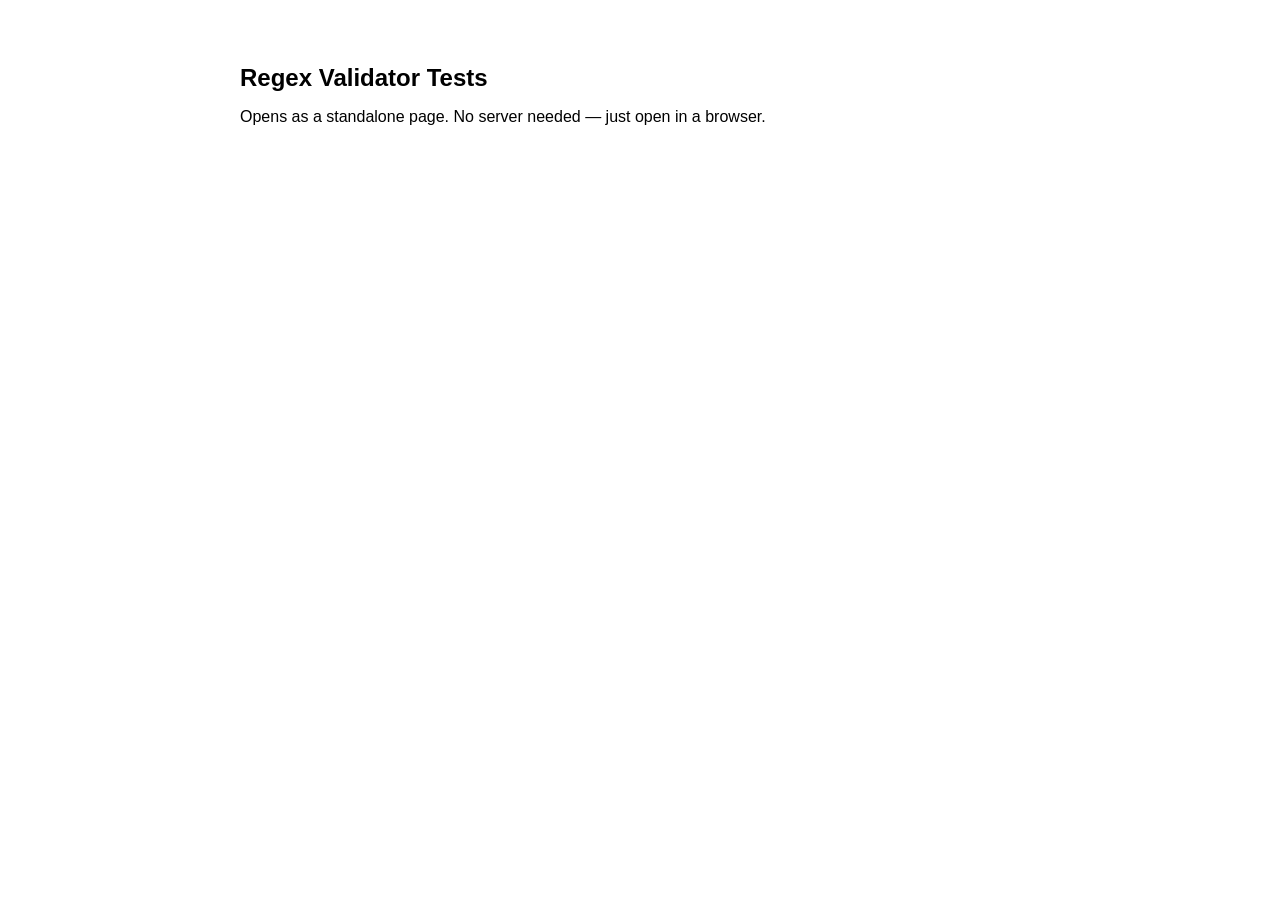
==== tests.html @ e7cb83e9 "all" ====
<!DOCTYPE html>
<html lang="en">
<head>
  <meta charset="UTF-8" />
  <meta name="viewport" content="width=device-width, initial-scale=1.0" />
  <title>Finance Tracker — Regex Tests</title>
  <style>
    body { font-family: sans-serif; max-width: 800px; margin: 2rem auto; padding: 1rem; }
    h1   { font-size: 1.5rem; margin-bottom: 0.5rem; }
    h2   { font-size: 1.1rem; margin: 1.5rem 0 0.5rem; border-bottom: 2px solid #e2e8f0; padding-bottom: 0.3rem; }
    .pass { color: #16a34a; font-weight: 600; }
    .fail { color: #dc2626; font-weight: 600; }
    table { width: 100%; border-collapse: collapse; font-size: 0.875rem; margin-bottom: 1rem; }
    th, td { padding: 0.5rem 0.75rem; text-align: left; border: 1px solid #e2e8f0; }
    th { background: #f8fafc; font-weight: 600; }
    #summary { margin-top: 1.5rem; padding: 1rem; border-radius: 8px; font-weight: 600; }
    .all-pass { background: #f0fdf4; color: #16a34a; }
    .has-fail  { background: #fef2f2; color: #dc2626; }
    code { background: #f1f5f9; padding: 1px 4px; border-radius: 3px; font-size: 0.8rem; }
  </style>
</head>
<body>

  <h1>Regex Validator Tests</h1>
  <p>Opens as a standalone page. No server needed — just open in a browser.</p>

  <div id="summary"></div>
  <div id="results"></div>

<script type="module">

  /* ============================================================
     Import validators from the scripts folder.
     Path is relative to this file which sits at the project root.
     ============================================================ */
  import {
    validateDescription,
    validateAmount,
    validateDate,
    validateCategory,
  } from './scripts/validators.js';


  /* ============================================================
     TEST CASES
     Each case: { input, expectValid, label }
     expectValid = true means we expect the validator to PASS.
     ============================================================ */

  const tests = {

    /* --- Description --- */
    'Description': [
      { input: 'Lunch at cafeteria',    expectValid: true,  label: 'Normal description' },
      { input: 'Coffee',                expectValid: true,  label: 'Single word' },
      { input: '',                      expectValid: false, label: 'Empty string' },
      { input: '   ',                   expectValid: false, label: 'Whitespace only' },
      { input: ' Lunch',                expectValid: false, label: 'Leading space' },
      { input: 'Lunch ',               expectValid: false, label: 'Trailing space' },
      { input: 'lunch lunch at cafe',   expectValid: false, label: 'Duplicate word (back-reference)' },
      { input: 'the the cafeteria',     expectValid: false, label: 'Duplicate word "the the"' },
      { input: 'Bus fare to town',      expectValid: true,  label: 'Multi-word, no duplicates' },
    ],

    /* --- Amount --- */
    'Amount': [
      { input: '12.50',   expectValid: true,  label: 'Standard amount with 2 decimals' },
      { input: '0.75',    expectValid: true,  label: 'Amount less than 1' },
      { input: '1500',    expectValid: true,  label: 'Whole number' },
      { input: '12.5',    expectValid: true,  label: 'One decimal place' },
      { input: '0',       expectValid: false, label: 'Zero is not valid' },
      { input: '0.00',    expectValid: false, label: 'Zero with decimals is not valid' },
      { input: '-5',      expectValid: false, label: 'Negative number' },
      { input: '12.555',  expectValid: false, label: 'Three decimal places' },
      { input: '00.50',   expectValid: false, label: 'Leading zero on whole part' },
      { input: 'abc',     expectValid: false, label: 'Non-numeric string' },
      { input: '',        expectValid: false, label: 'Empty string' },
      { input: '.50',     expectValid: false, label: 'No digit before decimal' },
    ],

    /* --- Date --- */
    'Date': [
      { input: '2025-09-29',  expectValid: true,  label: 'Valid date' },
      { input: '2025-01-01',  expectValid: true,  label: 'Start of year' },
      { input: '2025-12-31',  expectValid: true,  label: 'End of year' },
      { input: '29-09-2025',  expectValid: false, label: 'Wrong format DD-MM-YYYY' },
      { input: '2025/09/29',  expectValid: false, label: 'Slashes instead of hyphens' },
      { input: '2025-13-01',  expectValid: false, label: 'Month 13 does not exist' },
      { input: '2025-00-15',  expectValid: false, label: 'Month 00 does not exist' },
      { input: '2025-09-32',  expectValid: false, label: 'Day 32 does not exist' },
      { input: '2025-09-00',  expectValid: false, label: 'Day 00 does not exist' },
      { input: '',            expectValid: false, label: 'Empty string' },
      { input: '2025-9-29',   expectValid: false, label: 'Month not zero-padded' },
    ],

    /* --- Category --- */
    'Category': [
      { input: 'Food',          expectValid: true,  label: 'Single word' },
      { input: 'Bus Fare',      expectValid: true,  label: 'Two words with space' },
      { input: 'Self-Care',     expectValid: true,  label: 'Hyphenated category' },
      { input: '',              expectValid: false, label: 'Empty string' },
      { input: '123',           expectValid: false, label: 'Numbers only' },
      { input: 'Food!',         expectValid: false, label: 'Special character exclamation' },
      { input: ' Food',         expectValid: false, label: 'Leading space' },
      { input: 'Food ',         expectValid: false, label: 'Trailing space' },
      { input: '--Books',       expectValid: false, label: 'Leading hyphens' },
    ],

  };


  /* ============================================================
     TEST RUNNER
     ============================================================ */

  /* Map each validator name to its function */
  const validators = {
    'Description': validateDescription,
    'Amount':      validateAmount,
    'Date':        validateDate,
    'Category':    validateCategory,
  };

  let totalPass = 0;
  let totalFail = 0;
  const resultsEl = document.getElementById('results');

  /* Run each group of tests */
  Object.entries(tests).forEach(([groupName, cases]) => {
    const validatorFn = validators[groupName];

    /* Build a table for this group */
    let html = '<h2>' + groupName + ' validator</h2>';
    html += '<table>';
    html += '<thead><tr><th>Input</th><th>Expected</th><th>Got</th><th>Result</th><th>Label</th></tr></thead>';
    html += '<tbody>';

    cases.forEach((tc) => {
      const result   = validatorFn(tc.input);
      const passed   = result.valid === tc.expectValid;

      if (passed) totalPass++;
      else        totalFail++;

      const resultLabel = passed
        ? '<span class="pass">PASS</span>'
        : '<span class="fail">FAIL</span>';

      const expected = tc.expectValid ? 'valid' : 'invalid';
      const got      = result.valid   ? 'valid' : 'invalid (' + result.message + ')';

      /* Show the raw input — escape angle brackets so it renders as text */
      const displayInput = tc.input === ''
        ? '<em>(empty)</em>'
        : '<code>' + tc.input.replace(/</g, '&lt;').replace(/>/g, '&gt;') + '</code>';

      html += '<tr>';
      html += '<td>' + displayInput + '</td>';
      html += '<td>' + expected + '</td>';
      html += '<td>' + got + '</td>';
      html += '<td>' + resultLabel + '</td>';
      html += '<td>' + tc.label + '</td>';
      html += '</tr>';
    });

    html += '</tbody></table>';
    resultsEl.innerHTML += html;
  });


  /* ============================================================
     SUMMARY BOX
     ============================================================ */
  const summaryEl = document.getElementById('summary');
  const total     = totalPass + totalFail;

  summaryEl.className = totalFail === 0 ? 'all-pass' : 'has-fail';
  summaryEl.innerHTML =
    (totalFail === 0
      ? 'All ' + total + ' tests passed.'
      : totalFail + ' of ' + total + ' tests FAILED. Check the table below.');

</script>
</body>
</html>
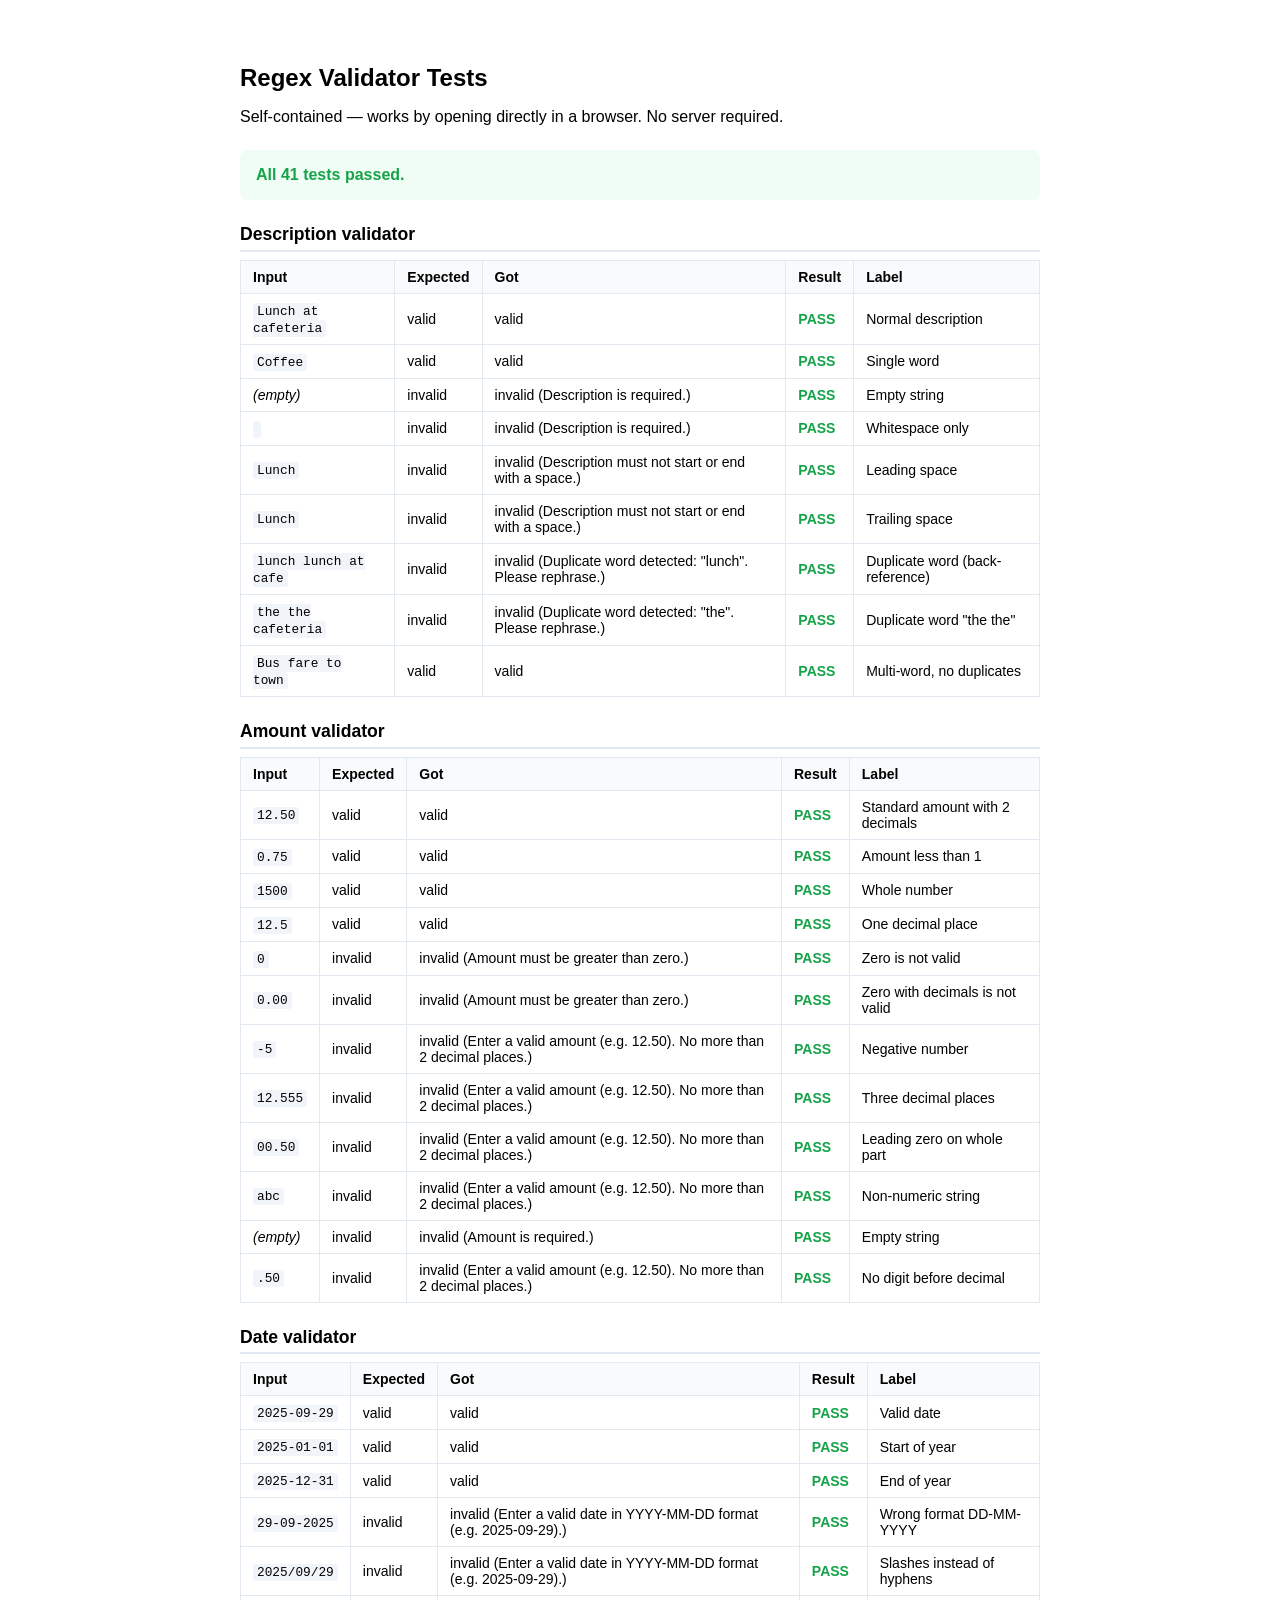
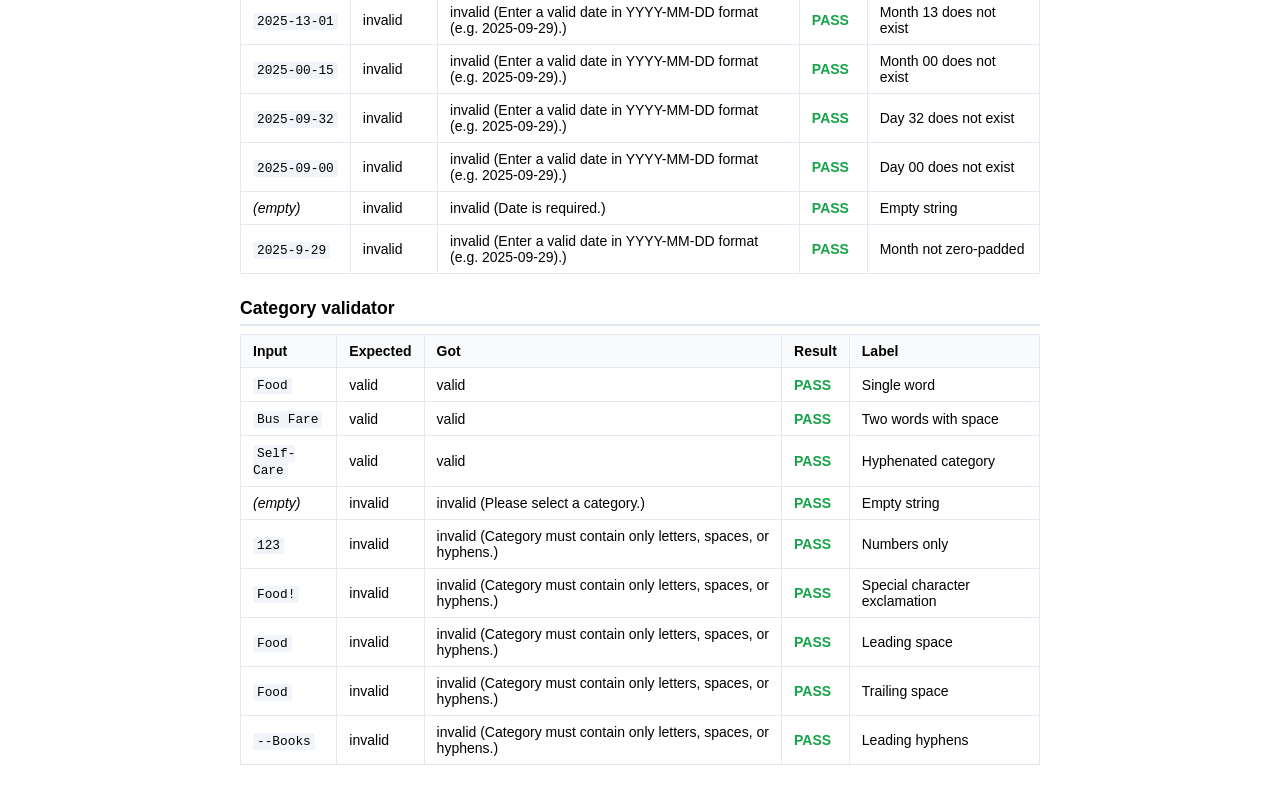
==== commit 8fea3097: "test.html fix" ====
--- a/tests.html
+++ b/tests.html
@@ -22,34 +22,89 @@
 <body>
 
   <h1>Regex Validator Tests</h1>
-  <p>Opens as a standalone page. No server needed — just open in a browser.</p>
+  <p>Self-contained — works by opening directly in a browser. No server required.</p>
 
   <div id="summary"></div>
   <div id="results"></div>
 
-<script type="module">
-
-  /* ============================================================
-     Import validators from the scripts folder.
-     Path is relative to this file which sits at the project root.
-     ============================================================ */
-  import {
-    validateDescription,
-    validateAmount,
-    validateDate,
-    validateCategory,
-  } from './scripts/validators.js';
+<script>
+
+  /* ============================================================
+     VALIDATORS — inlined from scripts/validators.js
+     Copied here so this file works without a server or imports.
+     ============================================================ */
+
+  /* 1. Description */
+  var DESCRIPTION_PATTERN    = /^\S(?:.*\S)?$/;
+  var DUPLICATE_WORD_PATTERN = /\b(\w+)\s+\1\b/i;
+
+  function validateDescription(value) {
+    if (!value || value.trim() === '') {
+      return { valid: false, message: 'Description is required.' };
+    }
+    if (!DESCRIPTION_PATTERN.test(value)) {
+      return { valid: false, message: 'Description must not start or end with a space.' };
+    }
+    var dup = value.match(DUPLICATE_WORD_PATTERN);
+    if (dup) {
+      return { valid: false, message: 'Duplicate word detected: "' + dup[1] + '". Please rephrase.' };
+    }
+    return { valid: true, message: '' };
+  }
+
+  /* 2. Amount */
+  var AMOUNT_PATTERN = /^(0|[1-9]\d*)(\.\d{1,2})?$/;
+
+  function validateAmount(value) {
+    if (!value || value.trim() === '') {
+      return { valid: false, message: 'Amount is required.' };
+    }
+    if (!AMOUNT_PATTERN.test(value.trim())) {
+      return { valid: false, message: 'Enter a valid amount (e.g. 12.50). No more than 2 decimal places.' };
+    }
+    if (parseFloat(value) === 0) {
+      return { valid: false, message: 'Amount must be greater than zero.' };
+    }
+    return { valid: true, message: '' };
+  }
+
+  /* 3. Date */
+  var DATE_PATTERN = /^\d{4}-(0[1-9]|1[0-2])-(0[1-9]|[12]\d|3[01])$/;
+
+  function validateDate(value) {
+    if (!value || value.trim() === '') {
+      return { valid: false, message: 'Date is required.' };
+    }
+    if (!DATE_PATTERN.test(value)) {
+      return { valid: false, message: 'Enter a valid date in YYYY-MM-DD format (e.g. 2025-09-29).' };
+    }
+    var parsed = new Date(value);
+    if (isNaN(parsed.getTime())) {
+      return { valid: false, message: 'That date does not exist on the calendar.' };
+    }
+    return { valid: true, message: '' };
+  }
+
+  /* 4. Category */
+  var CATEGORY_PATTERN = /^[A-Za-z]+(?:[ -][A-Za-z]+)*$/;
+
+  function validateCategory(value) {
+    if (!value || value.trim() === '') {
+      return { valid: false, message: 'Please select a category.' };
+    }
+    if (!CATEGORY_PATTERN.test(value)) {
+      return { valid: false, message: 'Category must contain only letters, spaces, or hyphens.' };
+    }
+    return { valid: true, message: '' };
+  }
 
 
   /* ============================================================
      TEST CASES
-     Each case: { input, expectValid, label }
-     expectValid = true means we expect the validator to PASS.
-     ============================================================ */
-
-  const tests = {
-
-    /* --- Description --- */
+     ============================================================ */
+
+  var tests = {
+
     'Description': [
       { input: 'Lunch at cafeteria',    expectValid: true,  label: 'Normal description' },
       { input: 'Coffee',                expectValid: true,  label: 'Single word' },
@@ -62,7 +117,6 @@
       { input: 'Bus fare to town',      expectValid: true,  label: 'Multi-word, no duplicates' },
     ],
 
-    /* --- Amount --- */
     'Amount': [
       { input: '12.50',   expectValid: true,  label: 'Standard amount with 2 decimals' },
       { input: '0.75',    expectValid: true,  label: 'Amount less than 1' },
@@ -78,7 +132,6 @@
       { input: '.50',     expectValid: false, label: 'No digit before decimal' },
     ],
 
-    /* --- Date --- */
     'Date': [
       { input: '2025-09-29',  expectValid: true,  label: 'Valid date' },
       { input: '2025-01-01',  expectValid: true,  label: 'Start of year' },
@@ -93,7 +146,6 @@
       { input: '2025-9-29',   expectValid: false, label: 'Month not zero-padded' },
     ],
 
-    /* --- Category --- */
     'Category': [
       { input: 'Food',          expectValid: true,  label: 'Single word' },
       { input: 'Bus Fare',      expectValid: true,  label: 'Two words with space' },
@@ -113,46 +165,44 @@
      TEST RUNNER
      ============================================================ */
 
-  /* Map each validator name to its function */
-  const validators = {
+  var validators = {
     'Description': validateDescription,
     'Amount':      validateAmount,
     'Date':        validateDate,
     'Category':    validateCategory,
   };
 
-  let totalPass = 0;
-  let totalFail = 0;
-  const resultsEl = document.getElementById('results');
-
-  /* Run each group of tests */
-  Object.entries(tests).forEach(([groupName, cases]) => {
-    const validatorFn = validators[groupName];
-
-    /* Build a table for this group */
-    let html = '<h2>' + groupName + ' validator</h2>';
+  var totalPass = 0;
+  var totalFail = 0;
+  var resultsEl = document.getElementById('results');
+
+  Object.entries(tests).forEach(function(entry) {
+    var groupName   = entry[0];
+    var cases       = entry[1];
+    var validatorFn = validators[groupName];
+
+    var html = '<h2>' + groupName + ' validator</h2>';
     html += '<table>';
     html += '<thead><tr><th>Input</th><th>Expected</th><th>Got</th><th>Result</th><th>Label</th></tr></thead>';
     html += '<tbody>';
 
-    cases.forEach((tc) => {
-      const result   = validatorFn(tc.input);
-      const passed   = result.valid === tc.expectValid;
+    cases.forEach(function(tc) {
+      var result  = validatorFn(tc.input);
+      var passed  = result.valid === tc.expectValid;
 
       if (passed) totalPass++;
       else        totalFail++;
 
-      const resultLabel = passed
+      var resultLabel = passed
         ? '<span class="pass">PASS</span>'
         : '<span class="fail">FAIL</span>';
 
-      const expected = tc.expectValid ? 'valid' : 'invalid';
-      const got      = result.valid   ? 'valid' : 'invalid (' + result.message + ')';
-
-      /* Show the raw input — escape angle brackets so it renders as text */
-      const displayInput = tc.input === ''
+      var expected = tc.expectValid ? 'valid' : 'invalid';
+      var got      = result.valid   ? 'valid' : 'invalid (' + result.message + ')';
+
+      var displayInput = tc.input === ''
         ? '<em>(empty)</em>'
-        : '<code>' + tc.input.replace(/</g, '&lt;').replace(/>/g, '&gt;') + '</code>';
+        : '<code>' + tc.input.replace(/&/g, '&amp;').replace(/</g, '&lt;').replace(/>/g, '&gt;') + '</code>';
 
       html += '<tr>';
       html += '<td>' + displayInput + '</td>';
@@ -171,14 +221,13 @@
   /* ============================================================
      SUMMARY BOX
      ============================================================ */
-  const summaryEl = document.getElementById('summary');
-  const total     = totalPass + totalFail;
+  var summaryEl = document.getElementById('summary');
+  var total     = totalPass + totalFail;
 
   summaryEl.className = totalFail === 0 ? 'all-pass' : 'has-fail';
-  summaryEl.innerHTML =
-    (totalFail === 0
-      ? 'All ' + total + ' tests passed.'
-      : totalFail + ' of ' + total + ' tests FAILED. Check the table below.');
+  summaryEl.innerHTML = totalFail === 0
+    ? 'All ' + total + ' tests passed.'
+    : totalFail + ' of ' + total + ' tests FAILED. Check the table below.';
 
 </script>
 </body>
